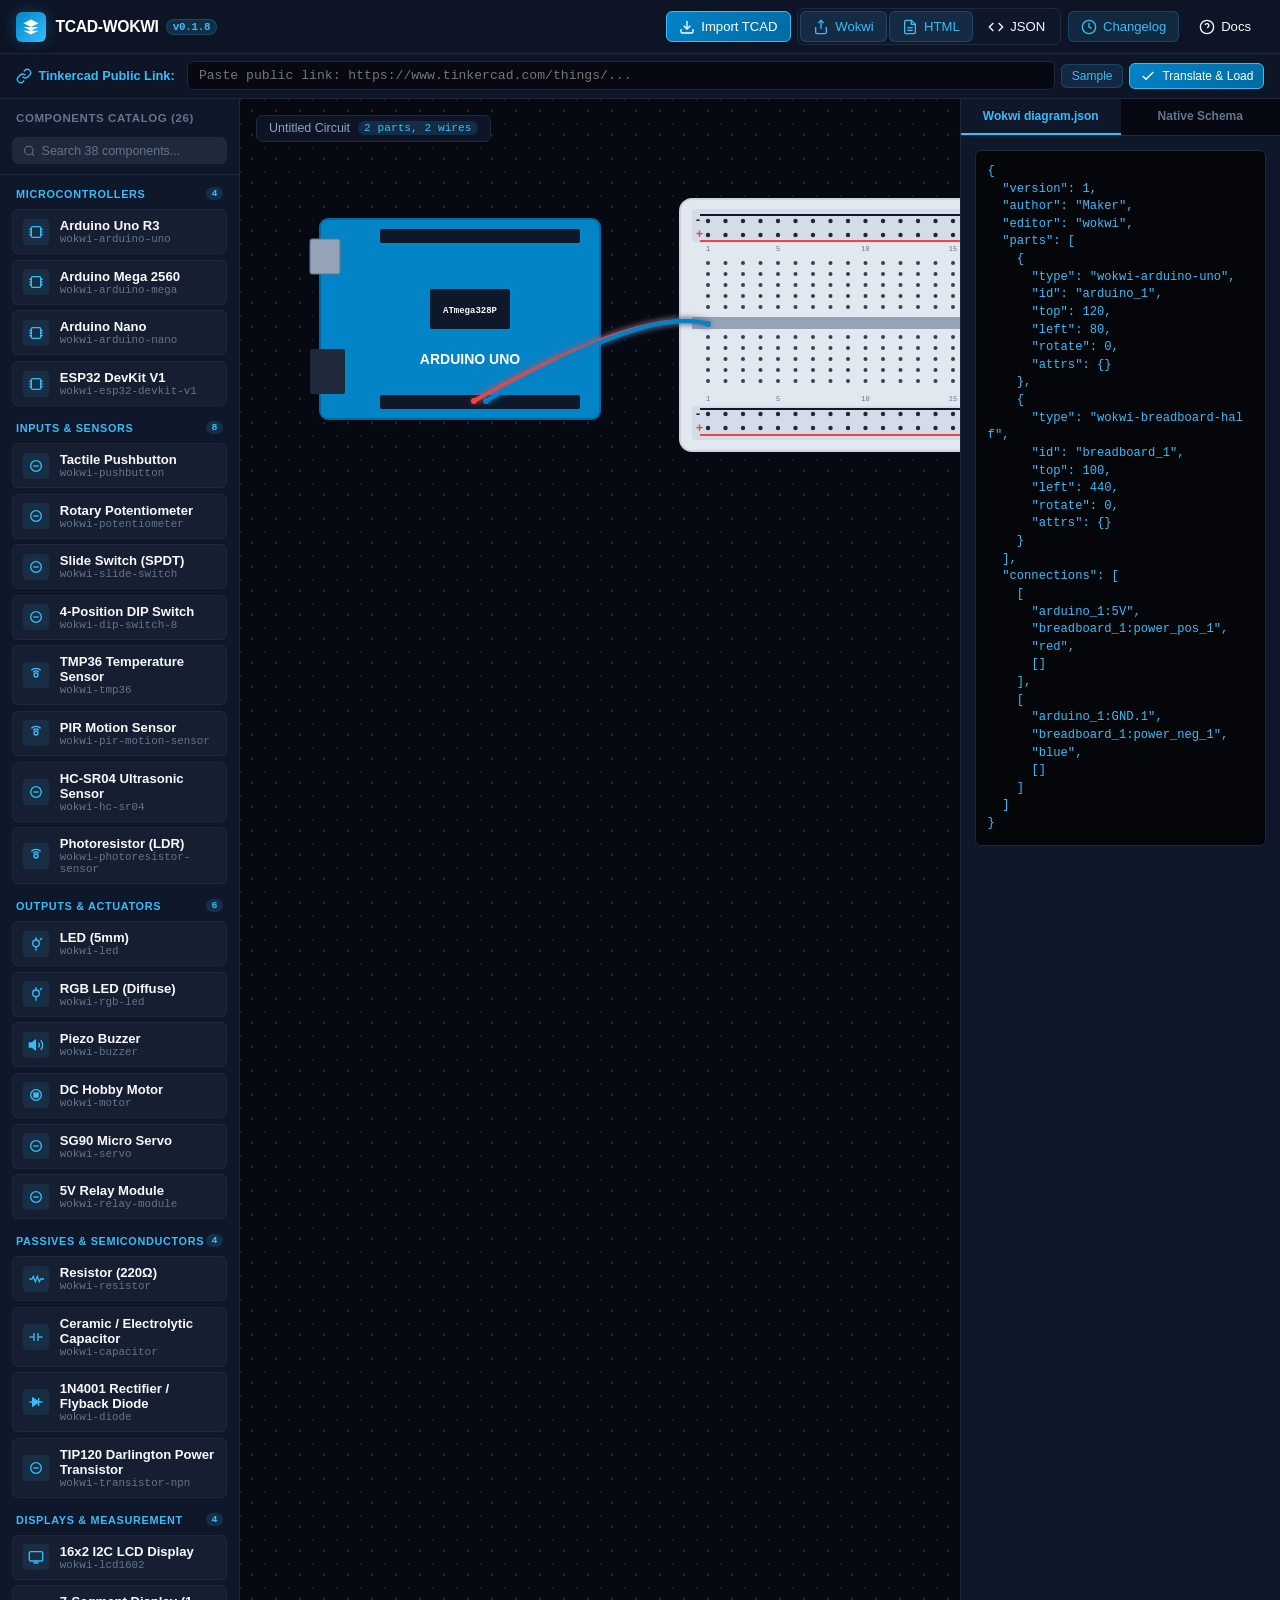
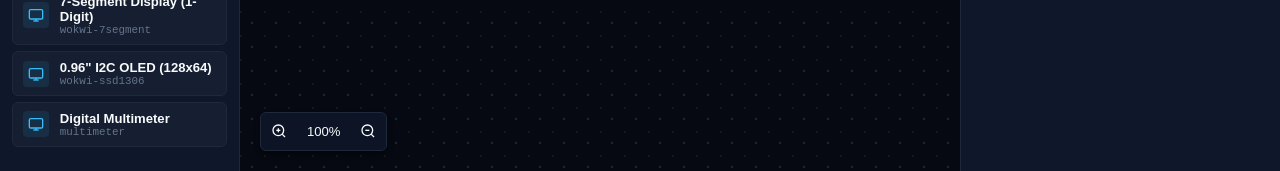
==== index.html @ 31a08942 "works but does not handle all design" ====
<!DOCTYPE html>
<html lang="en">
<head>
  <meta charset="UTF-8">
  <meta name="viewport" content="width=device-width, initial-scale=1.0">
  <meta name="description" content="TCAD-WOKWI-Translator: Open-source client-side visual breadboard circuit viewer, editor, and bidirectional Tinkercad to Wokwi translator.">
  <meta name="theme-color" content="#0284c7">
  <link rel="manifest" href="./manifest.json">
  <link rel="icon" type="image/svg+xml" href="data:image/svg+xml,<svg xmlns='http://www.w3.org/2000/svg' viewBox='0 0 100 100'><rect width='100' height='100' rx='20' fill='%230f172a'/><path d='M25 50h50M50 25v50' stroke='%2338bdf8' stroke-width='10' stroke-linecap='round'/><circle cx='50' cy='50' r='12' fill='%230284c7'/></svg>">
  <title>TCAD-WOKWI-Translator | Visual Circuit Editor & Translator</title>
  <link rel="stylesheet" href="./css/style.css?v=0.1.8">



</head>
<body>
  <!-- Header Bar -->
  <header class="app-header">
    <div class="header-left">
      <!-- Mobile Sidebar Toggle -->
      <button id="btn-toggle-sidebar" class="btn btn-icon-only mobile-toggle" title="Toggle Components Catalog">
        <svg viewBox="0 0 24 24" fill="none" stroke-width="2">
          <rect x="3" y="3" width="7" height="7"/>
          <rect x="14" y="3" width="7" height="7"/>
          <rect x="14" y="14" width="7" height="7"/>
          <rect x="3" y="14" width="7" height="7"/>
        </svg>
      </button>

      <div class="brand-section">
        <div class="brand-logo">
          <svg viewBox="0 0 24 24">
            <path d="M12 2L2 7l10 5 10-5-10-5zM2 17l10 5 10-5M2 12l10 5 10-5"/>
          </svg>
        </div>
        <h1 class="brand-title">
          <span class="brand-full-name">TCAD-WOKWI</span>
          <span class="brand-badge">v0.1.8</span>
        </h1>
      </div>
    </div>

    <!-- Actions & Toolbar -->
    <div class="toolbar-actions">
      <!-- Import Tinkercad Button -->
      <button id="btn-import-tcad" class="btn btn-primary" title="Import from Tinkercad Public Share Link or JSON">
        <svg viewBox="0 0 24 24" fill="none" stroke-width="2">
          <path d="M21 15v4a2 2 0 0 1-2 2H5a2 2 0 0 1-2-2v-4"/>
          <polyline points="7 10 12 15 17 10"/>
          <line x1="12" y1="15" x2="12" y2="3"/>
        </svg>
        <span class="btn-text">Import TCAD</span>
      </button>

      <div class="btn-group">
        <button id="btn-export-wokwi" class="btn btn-accent" title="Export Wokwi diagram.json">
          <svg viewBox="0 0 24 24" fill="none" stroke-width="2">
            <path d="M4 12v8a2 2 0 0 0 2 2h12a2 2 0 0 0 2-2v-8"/>
            <polyline points="16 6 12 2 8 6"/>
            <line x1="12" y1="2" x2="12" y2="15"/>
          </svg>
          <span class="btn-text">Wokwi</span>
        </button>

        <button id="btn-export-html" class="btn btn-accent" title="Export Standalone Universal HTML Viewer">
          <svg viewBox="0 0 24 24" fill="none" stroke-width="2">
            <path d="M14 2H6a2 2 0 0 0-2 2v16a2 2 0 0 0 2 2h12a2 2 0 0 0 2-2V8z"/>
            <polyline points="14 2 14 8 20 8"/>
            <line x1="16" y1="13" x2="8" y2="13"/>
            <line x1="16" y1="17" x2="8" y2="17"/>
          </svg>
          <span class="btn-text">HTML</span>
        </button>

        <button id="btn-export-json" class="btn" title="Download Raw Project JSON">
          <svg viewBox="0 0 24 24" fill="none" stroke-width="2">
            <polyline points="16 18 22 12 16 6"/>
            <polyline points="8 6 2 12 8 18"/>
          </svg>
          <span class="btn-text">JSON</span>
        </button>
      </div>

      <button id="btn-changelog" class="btn btn-accent" title="View Version History">
        <svg viewBox="0 0 24 24" fill="none" stroke-width="2">
          <circle cx="12" cy="12" r="10"/>
          <polyline points="12 6 12 12 16 14"/>
        </svg>
        <span class="btn-text">Changelog</span>
      </button>

      <a href="./doc/DOCUMENTATION.md" target="_blank" class="btn" title="Read Technical Documentation">
        <svg viewBox="0 0 24 24" fill="none" stroke-width="2">
          <circle cx="12" cy="12" r="10"/>
          <path d="M9.09 9a3 3 0 0 1 5.83 1c0 2-3 3-3 3M12 17h.01"/>
        </svg>
        <span class="btn-text">Docs</span>
      </a>

      <!-- Mobile Inspector Toggle -->
      <button id="btn-toggle-inspector" class="btn btn-icon-only mobile-toggle" title="Toggle Code Inspector">
        <svg viewBox="0 0 24 24" fill="none" stroke-width="2">
          <polyline points="16 18 22 12 16 6"/>
          <polyline points="8 6 2 12 8 18"/>
        </svg>
      </button>
    </div>
  </header>

  <!-- Persistent Quick Import Bar for Tinkercad Public Link -->
  <section class="quick-import-bar" aria-label="Tinkercad Link Importer">
    <div class="quick-import-inner">
      <div class="quick-import-label">
        <svg viewBox="0 0 24 24" width="16" height="16" fill="none" stroke="currentColor" stroke-width="2">
          <path d="M10 13a5 5 0 0 0 7.54.54l3-3a5 5 0 0 0-7.07-7.07l-1.72 1.71"/>
          <path d="M14 11a5 5 0 0 0-7.54-.54l-3 3a5 5 0 0 0 7.07 7.07l1.71-1.71"/>
        </svg>
        <span class="import-label-text">Tinkercad Public Link:</span>
      </div>
      <div class="quick-import-input-wrapper">
        <input 
          type="url" 
          id="quick-tcad-url-input" 
          class="quick-import-input" 
          placeholder="Paste public link: https://www.tinkercad.com/things/..."
          aria-label="Tinkercad Public Share Link"
        />
        <button id="btn-quick-sample-url" class="btn btn-sm btn-accent" type="button" title="Load example Tinkercad link">
          Sample
        </button>
        <button id="btn-quick-import-submit" class="btn btn-sm btn-primary" type="button" title="Import and translate circuit into JSON/Wokwi">
          <svg viewBox="0 0 24 24" fill="none" stroke-width="2">
            <polyline points="20 6 9 17 4 12"/>
          </svg>
          <span class="btn-text">Translate & Load</span>
        </button>
      </div>
    </div>
  </section>

  <!-- Mobile Drawer Backdrop -->
  <div id="drawer-backdrop" class="drawer-backdrop"></div>

  <!-- Main Container -->
  <div class="app-container">
    <!-- Component Sidebar (Drawer on mobile) -->
    <aside id="sidebar-palette" class="sidebar-palette">
      <div class="sidebar-header">
        <div class="sidebar-title">Components Catalog (<span id="palette-count">38</span>)</div>
        <button class="btn btn-icon-only close-drawer-btn" data-close-drawer="sidebar" title="Close">
          <svg viewBox="0 0 24 24" fill="none" stroke-width="2">
            <line x1="18" y1="6" x2="6" y2="18"/>
            <line x1="6" y1="6" x2="18" y2="18"/>
          </svg>
        </button>
      </div>
      <div class="sidebar-search-wrapper">
        <div class="search-input-box">
          <svg viewBox="0 0 24 24" width="14" height="14" fill="none" stroke="currentColor" stroke-width="2">
            <circle cx="11" cy="11" r="8"/>
            <line x1="21" y1="21" x2="16.65" y2="16.65"/>
          </svg>
          <input 
            type="text" 
            id="component-search-input" 
            class="sidebar-search-input" 
            placeholder="Search 38 components..." 
            aria-label="Search components"
          />
        </div>
      </div>
      <div id="component-list" class="component-list">
        <!-- Dynamically rendered by UI.initComponentPalette() -->
      </div>
    </aside>

    <!-- Visual Breadboard Canvas Workspace -->
    <main class="canvas-viewport" id="canvas-container">
      <svg id="circuit-canvas" class="canvas-svg"></svg>

      <!-- Active Circuit Info Banner -->
      <div id="circuit-banner" class="circuit-banner">
        <span id="circuit-banner-title">Untitled Circuit</span>
        <span id="circuit-banner-stats" class="circuit-banner-badge">2 components</span>
      </div>

      <!-- Floating Canvas Navigation Controls -->
      <div class="viewport-controls">
        <button id="btn-zoom-in" class="btn btn-icon-only" title="Zoom In">
          <svg viewBox="0 0 24 24" fill="none" stroke-width="2">
            <circle cx="11" cy="11" r="8"/>
            <line x1="21" y1="21" x2="16.65" y2="16.65"/>
            <line x1="11" y1="8" x2="11" y2="14"/>
            <line x1="8" y1="11" x2="14" y2="11"/>
          </svg>
        </button>
        <button id="btn-zoom-reset" class="btn btn-icon-only" title="Reset Zoom">
          100%
        </button>
        <button id="btn-zoom-out" class="btn btn-icon-only" title="Zoom Out">
          <svg viewBox="0 0 24 24" fill="none" stroke-width="2">
            <circle cx="11" cy="11" r="8"/>
            <line x1="21" y1="21" x2="16.65" y2="16.65"/>
            <line x1="8" y1="11" x2="14" y2="11"/>
          </svg>
        </button>
      </div>
    </main>

    <!-- Side Inspector & Live Translation Preview (Drawer on mobile) -->
    <aside id="inspector-panel" class="inspector-panel">
      <div class="inspector-header">
        <div class="inspector-tabs">
          <button id="tab-wokwi" class="tab-btn active">Wokwi diagram.json</button>
          <button id="tab-native" class="tab-btn">Native Schema</button>
        </div>
        <button class="btn btn-icon-only close-drawer-btn" data-close-drawer="inspector" title="Close">
          <svg viewBox="0 0 24 24" fill="none" stroke-width="2">
            <line x1="18" y1="6" x2="6" y2="18"/>
            <line x1="6" y1="6" x2="18" y2="18"/>
          </svg>
        </button>
      </div>
      <div class="inspector-content">
        <pre id="code-output" class="code-preview">Generating schema preview...</pre>
      </div>
    </aside>
  </div>

  <!-- TinkerCAD Import Modal -->
  <div id="modal-import-tcad" class="modal-overlay" role="dialog" aria-modal="true" aria-labelledby="modal-import-tcad-title">
    <div class="modal-container">
      <div class="modal-header">
        <h2 id="modal-import-tcad-title" class="modal-title">Import from Autodesk Tinkercad</h2>
        <button class="btn btn-icon-only" data-close-modal title="Close dialog">
          <svg viewBox="0 0 24 24" fill="none" stroke-width="2">
            <line x1="18" y1="6" x2="6" y2="18"/>
            <line x1="6" y1="6" x2="18" y2="18"/>
          </svg>
        </button>
      </div>
      <div class="modal-body">
        <p class="modal-subtitle">Paste a public Tinkercad circuit share link or raw JSON payload below to translate it into the workspace.</p>
        
        <div class="form-group">
          <label for="tcad-url-input" class="form-label">Tinkercad Public Share Link:</label>
          <div class="input-with-action">
            <input type="url" id="tcad-url-input" class="form-input" placeholder="https://www.tinkercad.com/things/7L66saKKSJ4-dld-lab-assignment?sharecode=...">
            <button id="btn-load-sample-url" class="btn btn-accent btn-sm" type="button" title="Load example assignment link">
              Sample
            </button>
          </div>
          <span class="form-hint">Example: <code>https://www.tinkercad.com/things/7L66saKKSJ4-dld-lab-assignment?sharecode=uN3hDiqfdmBo2YvKn9dDltuocGkzMfPV7UJnA_uWMdk</code></span>
        </div>

        <details class="advanced-details">
          <summary class="details-summary">Or paste raw circuit JSON payload</summary>
          <div class="form-group" style="margin-top: 0.75rem;">
            <textarea id="tcad-json-input" class="form-textarea" rows="4" placeholder='{"components": [...], "connections": [...]}'></textarea>
          </div>
        </details>

        <div id="tcad-import-status" class="import-status"></div>
      </div>
      <div class="modal-footer">
        <button class="btn" data-close-modal>Cancel</button>
        <button id="btn-submit-tcad-import" class="btn btn-primary">
          <svg viewBox="0 0 24 24" fill="none" stroke-width="2">
            <polyline points="20 6 9 17 4 12"/>
          </svg>
          Import & Translate
        </button>
      </div>
    </div>
  </div>

  <!-- Changelog Modal (powered by doc/versions.md) -->
  <div id="modal-changelog" class="modal-overlay" role="dialog" aria-modal="true" aria-labelledby="modal-changelog-title">
    <div class="modal-container">
      <div class="modal-header">
        <h2 id="modal-changelog-title" class="modal-title">Release Changelog & Version History</h2>
        <button class="btn btn-icon-only" data-close-modal title="Close dialog">
          <svg viewBox="0 0 24 24" fill="none" stroke-width="2">
            <line x1="18" y1="6" x2="6" y2="18"/>
            <line x1="6" y1="6" x2="18" y2="18"/>
          </svg>
        </button>
      </div>
      <div id="changelog-body" class="modal-body">
        <!-- Injected dynamically from doc/versions.md -->
      </div>
      <div class="modal-footer">
        <button class="btn btn-primary" data-close-modal>Close</button>
      </div>
    </div>
  </div>

  <!-- Toast Container -->
  <div id="toast-container" class="toast-container"></div>

  <script type="module" src="./js/app.js?v=0.1.8"></script>
</body>
</html>
---- css/style.css ----
/* ==========================================================================
   TCAD-WOKWI-Translator - Stylesheet
   Aesthetic: Dark & Sky-Blue High-Contrast Glassmorphic Workspace
   ========================================================================== */

:root {
  --bg-base: #060911;
  --bg-surface: #0f172a;
  --bg-surface-elevated: #1e293b;
  --bg-surface-glass: rgba(15, 23, 42, 0.85);
  
  --border-subtle: #1e293b;
  --border-focus: #38bdf8;
  --border-glass: rgba(56, 189, 248, 0.2);

  --text-primary: #f8fafc;
  --text-secondary: #94a3b8;
  --text-muted: #64748b;

  --accent-sky: #38bdf8;
  --accent-sky-hover: #7dd3fc;
  --accent-blue: #0284c7;
  --accent-cyan: #06b6d4;
  --accent-green: #10b981;
  --accent-amber: #f59e0b;
  --accent-rose: #f43f5e;

  --font-sans: -apple-system, BlinkMacSystemFont, "Segoe UI", Roboto, "Helvetica Neue", Arial, sans-serif;
  --font-mono: ui-monospace, SFMono-Regular, Menlo, Monaco, Consolas, "Liberation Mono", monospace;

  --shadow-sm: 0 1px 2px 0 rgba(0, 0, 0, 0.3);
  --shadow-md: 0 4px 6px -1px rgba(0, 0, 0, 0.4), 0 2px 4px -2px rgba(0, 0, 0, 0.3);
  --shadow-lg: 0 10px 15px -3px rgba(0, 0, 0, 0.5), 0 4px 6px -4px rgba(0, 0, 0, 0.4);
  --shadow-glow: 0 0 15px rgba(56, 189, 248, 0.25);

  --header-height: 54px;
  --sidebar-width: 240px;
  --inspector-width: 320px;
  --radius-sm: 6px;
  --radius-md: 10px;
  --radius-lg: 14px;
  --transition-fast: 0.15s ease;
  --transition-normal: 0.25s ease;
}

*, *::before, *::after {
  box-sizing: border-box;
  margin: 0;
  padding: 0;
}

body {
  font-family: var(--font-sans);
  background-color: var(--bg-base);
  color: var(--text-primary);
  min-height: 100vh;
  overflow: hidden;
  display: flex;
  flex-direction: column;
  -webkit-font-smoothing: antialiased;
}

/* ==========================================================================
   Header & Toolbar
   ========================================================================== */
.app-header {
  height: var(--header-height);
  background: var(--bg-surface-glass);
  backdrop-filter: blur(12px);
  border-bottom: 1px solid var(--border-subtle);
  display: flex;
  align-items: center;
  justify-content: space-between;
  padding: 0 1rem;
  z-index: 50;
  gap: 0.5rem;
}

.header-left {
  display: flex;
  align-items: center;
  gap: 0.6rem;
}

.brand-section {
  display: flex;
  align-items: center;
  gap: 0.6rem;
}

.brand-logo {
  width: 30px;
  height: 30px;
  border-radius: var(--radius-sm);
  background: linear-gradient(135deg, var(--accent-blue), var(--accent-sky));
  display: flex;
  align-items: center;
  justify-content: center;
  box-shadow: var(--shadow-glow);
  flex-shrink: 0;
}

.brand-logo svg {
  width: 18px;
  height: 18px;
  fill: #ffffff;
}

.brand-title {
  font-size: 0.98rem;
  font-weight: 700;
  letter-spacing: -0.02em;
  color: #ffffff;
  display: flex;
  align-items: center;
  gap: 0.45rem;
  white-space: nowrap;
}

.brand-badge {
  font-size: 0.68rem;
  font-weight: 600;
  background: rgba(56, 189, 248, 0.15);
  color: var(--accent-sky);
  border: 1px solid var(--border-glass);
  padding: 1px 6px;
  border-radius: 9999px;
  font-family: var(--font-mono);
}

.toolbar-actions {
  display: flex;
  align-items: center;
  gap: 0.4rem;
  overflow-x: auto;
  scrollbar-width: none;
}

.toolbar-actions::-webkit-scrollbar {
  display: none;
}

.btn-group {
  display: inline-flex;
  background: var(--bg-surface);
  border: 1px solid var(--border-subtle);
  border-radius: var(--radius-sm);
  padding: 2px;
  gap: 2px;
}

.btn {
  display: inline-flex;
  align-items: center;
  justify-content: center;
  gap: 0.4rem;
  font-family: var(--font-sans);
  font-size: 0.82rem;
  font-weight: 500;
  padding: 0.4rem 0.75rem;
  border-radius: var(--radius-sm);
  border: 1px solid transparent;
  background: transparent;
  color: var(--text-primary);
  cursor: pointer;
  transition: all var(--transition-fast);
  white-space: nowrap;
  text-decoration: none;
}

.btn svg {
  width: 16px;
  height: 16px;
  stroke: currentColor;
  flex-shrink: 0;
}

.btn:hover {
  background: var(--bg-surface-elevated);
  color: #ffffff;
}

.btn-primary {
  background: linear-gradient(135deg, var(--accent-blue), #0369a1);
  color: #ffffff;
  border: 1px solid var(--accent-sky);
  box-shadow: var(--shadow-sm);
}

.btn-primary:hover {
  background: linear-gradient(135deg, var(--accent-sky), var(--accent-blue));
  box-shadow: var(--shadow-glow);
}

.btn-accent {
  background: rgba(56, 189, 248, 0.12);
  color: var(--accent-sky);
  border: 1px solid var(--border-glass);
}

.btn-accent:hover {
  background: rgba(56, 189, 248, 0.22);
  color: #ffffff;
}

.btn-icon-only {
  padding: 0.4rem;
}

.btn-sm {
  padding: 0.25rem 0.6rem;
  font-size: 0.75rem;
}

/* ==========================================================================
   Quick Import Bar (Always-visible Tinkercad link input)
   ========================================================================== */
.quick-import-bar {
  background: rgba(15, 23, 42, 0.95);
  backdrop-filter: blur(8px);
  border-bottom: 1px solid var(--border-subtle);
  padding: 0.45rem 1rem;
  z-index: 40;
}

.quick-import-inner {
  display: flex;
  align-items: center;
  gap: 0.75rem;
  max-width: 100%;
}

.quick-import-label {
  display: flex;
  align-items: center;
  gap: 0.4rem;
  font-size: 0.8rem;
  font-weight: 600;
  color: var(--accent-sky);
  white-space: nowrap;
  flex-shrink: 0;
}

.quick-import-input-wrapper {
  display: flex;
  align-items: center;
  gap: 0.4rem;
  flex: 1;
}

.quick-import-input {
  flex: 1;
  background: var(--bg-base);
  border: 1px solid var(--border-subtle);
  border-radius: var(--radius-sm);
  padding: 0.38rem 0.7rem;
  color: var(--text-primary);
  font-size: 0.82rem;
  font-family: var(--font-mono);
  transition: border-color var(--transition-fast), box-shadow var(--transition-fast);
}

.quick-import-input:focus {
  outline: none;
  border-color: var(--accent-sky);
  box-shadow: 0 0 0 2px rgba(56, 189, 248, 0.25);
}

/* ==========================================================================
   Main Application Layout
   ========================================================================== */
.app-container {
  display: flex;
  flex: 1;
  min-height: 0;
  position: relative;
  overflow: hidden;
}

/* Sidebar Component Palette */
.sidebar-palette {
  width: var(--sidebar-width);
  background: var(--bg-surface);
  border-right: 1px solid var(--border-subtle);
  display: flex;
  flex-direction: column;
  overflow-y: auto;
  z-index: 20;
  transition: transform var(--transition-normal);
}

.sidebar-header {
  display: flex;
  align-items: center;
  justify-content: space-between;
  padding: 0.85rem 1rem 0.4rem 1rem;
}

.sidebar-title {
  font-size: 0.72rem;
  text-transform: uppercase;
  letter-spacing: 0.05em;
  font-weight: 700;
  color: var(--text-muted);
}

.sidebar-search-wrapper {
  padding: 0.4rem 0.75rem 0.6rem 0.75rem;
  border-bottom: 1px solid var(--border-subtle);
}

.search-input-box {
  display: flex;
  align-items: center;
  gap: 0.4rem;
  background: var(--bg-surface-elevated);
  border: 1px solid var(--border-subtle);
  border-radius: var(--radius-sm);
  padding: 0.35rem 0.6rem;
  color: var(--text-muted);
  transition: border-color var(--transition-fast);
}

.search-input-box:focus-within {
  border-color: var(--accent-sky);
  color: var(--accent-sky);
}

.sidebar-search-input {
  background: transparent;
  border: none;
  color: var(--text-primary);
  font-size: 0.78rem;
  width: 100%;
  outline: none;
}

.sidebar-search-input::placeholder {
  color: var(--text-muted);
}

.component-list {
  display: flex;
  flex-direction: column;
  gap: 0.75rem;
  padding: 0.6rem 0.75rem 1.5rem 0.75rem;
}

.palette-category-group {
  display: flex;
  flex-direction: column;
  gap: 0.35rem;
}

.palette-category-title {
  font-size: 0.68rem;
  font-weight: 700;
  text-transform: uppercase;
  letter-spacing: 0.06em;
  color: var(--accent-sky);
  padding: 0.2rem 0.25rem;
  display: flex;
  align-items: center;
  justify-content: space-between;
}

.palette-category-count {
  font-size: 0.62rem;
  background: rgba(56, 189, 248, 0.15);
  color: var(--accent-sky);
  padding: 1px 5px;
  border-radius: 9999px;
  font-family: var(--font-mono);
}

.component-card {
  display: flex;
  align-items: center;
  gap: 0.65rem;
  padding: 0.5rem 0.65rem;
  background: rgba(30, 41, 59, 0.45);
  border: 1px solid var(--border-subtle);
  border-radius: var(--radius-sm);
  cursor: pointer;
  transition: all var(--transition-fast);
  user-select: none;
}

.component-card:hover {
  background: var(--bg-surface-elevated);
  border-color: var(--accent-sky);
  transform: translateY(-1px);
  box-shadow: var(--shadow-sm);
}

.component-icon {
  width: 26px;
  height: 26px;
  border-radius: 4px;
  background: rgba(56, 189, 248, 0.1);
  display: flex;
  align-items: center;
  justify-content: center;
  color: var(--accent-sky);
  flex-shrink: 0;
}

.component-details {
  display: flex;
  flex-direction: column;
}

.component-name {
  font-size: 0.82rem;
  font-weight: 600;
  color: var(--text-primary);
}

.component-type {
  font-size: 0.68rem;
  color: var(--text-muted);
  font-family: var(--font-mono);
}

/* Main Canvas Workspace */
.canvas-viewport {
  flex: 1;
  position: relative;
  background-color: var(--bg-base);
  background-image: 
    radial-gradient(circle at 1px 1px, rgba(255, 255, 255, 0.06) 1px, transparent 0);
  background-size: 24px 24px;
  overflow: hidden;
  display: flex;
  align-items: center;
  justify-content: center;
}

.canvas-svg {
  width: 100%;
  height: 100%;
  cursor: default;
  user-select: none;
}

.canvas-svg.is-panning {
  cursor: grabbing !important;
}

.canvas-component {
  cursor: grab;
  transition: filter var(--transition-fast);
  user-select: none;
}

.canvas-component:hover {
  filter: drop-shadow(0 0 8px rgba(56, 189, 248, 0.7));
}

.canvas-component.is-dragging {
  cursor: grabbing !important;
  filter: drop-shadow(0 0 16px rgba(56, 189, 248, 0.95)) brightness(1.08);
  opacity: 0.95;
}

.canvas-component.is-selected {
  filter: drop-shadow(0 0 10px rgba(14, 165, 233, 0.85));
}

/* Active Circuit Info Banner */
.circuit-banner {
  position: absolute;
  top: 1rem;
  left: 1rem;
  display: flex;
  align-items: center;
  gap: 0.5rem;
  background: var(--bg-surface-glass);
  backdrop-filter: blur(8px);
  border: 1px solid var(--border-subtle);
  border-radius: var(--radius-sm);
  padding: 0.35rem 0.75rem;
  box-shadow: var(--shadow-sm);
  z-index: 10;
  font-size: 0.78rem;
  color: var(--text-secondary);
}

.circuit-banner-badge {
  font-size: 0.7rem;
  background: rgba(56, 189, 248, 0.15);
  color: var(--accent-sky);
  padding: 1px 6px;
  border-radius: 9999px;
  font-family: var(--font-mono);
}

/* Floating Viewport Controls */
.viewport-controls {
  position: absolute;
  bottom: 1.25rem;
  left: 1.25rem;
  display: flex;
  gap: 0.3rem;
  background: var(--bg-surface-glass);
  backdrop-filter: blur(8px);
  border: 1px solid var(--border-subtle);
  border-radius: var(--radius-sm);
  padding: 3px;
  box-shadow: var(--shadow-md);
  z-index: 30;
}

/* Side Inspector & Translation Pane */
.inspector-panel {
  width: var(--inspector-width);
  background: var(--bg-surface);
  border-left: 1px solid var(--border-subtle);
  display: flex;
  flex-direction: column;
  z-index: 20;
  transition: transform var(--transition-normal);
}

.inspector-header {
  display: flex;
  align-items: center;
  justify-content: space-between;
  border-bottom: 1px solid var(--border-subtle);
  background: var(--bg-base);
}

.inspector-tabs {
  display: flex;
  flex: 1;
}

.tab-btn {
  flex: 1;
  padding: 0.65rem 0.5rem;
  font-size: 0.75rem;
  font-weight: 600;
  background: transparent;
  border: none;
  color: var(--text-muted);
  cursor: pointer;
  border-bottom: 2px solid transparent;
  transition: all var(--transition-fast);
}

.tab-btn.active {
  color: var(--accent-sky);
  border-bottom-color: var(--accent-sky);
  background: var(--bg-surface);
}

.inspector-content {
  flex: 1;
  overflow-y: auto;
  padding: 0.85rem;
}

.code-preview {
  font-family: var(--font-mono);
  font-size: 0.76rem;
  line-height: 1.45;
  background: #04060a;
  border: 1px solid var(--border-subtle);
  border-radius: var(--radius-sm);
  padding: 0.75rem;
  color: #38bdf8;
  white-space: pre-wrap;
  word-break: break-all;
  max-height: 100%;
  overflow-y: auto;
}

/* ==========================================================================
   Modals & Form Inputs
   ========================================================================== */
.modal-overlay {
  position: fixed;
  inset: 0;
  background: rgba(0, 0, 0, 0.78);
  backdrop-filter: blur(6px);
  display: flex;
  align-items: center;
  justify-content: center;
  padding: 1rem;
  z-index: 100;
  opacity: 0;
  pointer-events: none;
  transition: opacity var(--transition-normal);
}

.modal-overlay.open {
  opacity: 1;
  pointer-events: auto;
}

.modal-container {
  background: var(--bg-surface);
  border: 1px solid var(--border-subtle);
  border-radius: var(--radius-lg);
  box-shadow: var(--shadow-lg);
  width: 100%;
  max-width: 620px;
  max-height: 85vh;
  display: flex;
  flex-direction: column;
  overflow: hidden;
  transform: scale(0.96);
  transition: transform var(--transition-normal);
}

.modal-overlay.open .modal-container {
  transform: scale(1);
}

.modal-header {
  padding: 1.1rem 1.25rem;
  border-bottom: 1px solid var(--border-subtle);
  display: flex;
  align-items: center;
  justify-content: space-between;
}

.modal-title {
  font-size: 1.05rem;
  font-weight: 700;
  color: #ffffff;
}

.modal-body {
  padding: 1.25rem;
  overflow-y: auto;
  line-height: 1.55;
  font-size: 0.88rem;
}

.modal-subtitle {
  color: var(--text-secondary);
  font-size: 0.84rem;
  margin-bottom: 1rem;
}

.modal-footer {
  padding: 0.85rem 1.25rem;
  border-top: 1px solid var(--border-subtle);
  display: flex;
  justify-content: flex-end;
  gap: 0.6rem;
  background: rgba(15, 23, 42, 0.5);
}

.form-group {
  display: flex;
  flex-direction: column;
  gap: 0.4rem;
  margin-bottom: 1rem;
}

.form-label {
  font-size: 0.8rem;
  font-weight: 600;
  color: var(--text-primary);
}

.input-with-action {
  display: flex;
  gap: 0.4rem;
}

.form-input, .form-textarea {
  flex: 1;
  background: var(--bg-base);
  border: 1px solid var(--border-subtle);
  border-radius: var(--radius-sm);
  padding: 0.55rem 0.75rem;
  color: var(--text-primary);
  font-family: var(--font-sans);
  font-size: 0.84rem;
  transition: border-color var(--transition-fast);
}

.form-textarea {
  font-family: var(--font-mono);
  font-size: 0.78rem;
  resize: vertical;
}

.form-input:focus, .form-textarea:focus {
  outline: none;
  border-color: var(--border-focus);
  box-shadow: 0 0 0 1px var(--border-focus);
}

.form-hint {
  font-size: 0.72rem;
  color: var(--text-muted);
  line-height: 1.4;
  word-break: break-all;
}

.form-hint code {
  color: var(--accent-sky);
  font-family: var(--font-mono);
}

.advanced-details {
  border: 1px dashed var(--border-subtle);
  border-radius: var(--radius-sm);
  padding: 0.6rem 0.75rem;
  margin-top: 0.5rem;
}

.details-summary {
  font-size: 0.8rem;
  color: var(--accent-sky);
  cursor: pointer;
  user-select: none;
}

.import-status {
  margin-top: 0.75rem;
  font-size: 0.82rem;
  min-height: 1.2rem;
}

.import-status.error {
  color: var(--accent-rose);
}

.import-status.success {
  color: var(--accent-green);
}

/* Changelog content styles */
.changelog-content h1, .changelog-content h2, .changelog-content h3 {
  margin-top: 1.15rem;
  margin-bottom: 0.45rem;
  color: var(--accent-sky);
}

.changelog-content h1:first-child, .changelog-content h2:first-child {
  margin-top: 0;
}

.changelog-content ul {
  padding-left: 1.35rem;
  margin-bottom: 0.85rem;
}

.changelog-content li {
  margin-bottom: 0.3rem;
  color: var(--text-secondary);
}

.changelog-content code {
  font-family: var(--font-mono);
  font-size: 0.84em;
  background: rgba(56, 189, 248, 0.1);
  color: var(--accent-sky);
  padding: 2px 4px;
  border-radius: 4px;
}

/* ==========================================================================
   Toast Notifications
   ========================================================================== */
.toast-container {
  position: fixed;
  bottom: 1.5rem;
  right: 1.5rem;
  display: flex;
  flex-direction: column;
  gap: 0.5rem;
  z-index: 200;
  pointer-events: none;
}

.toast {
  background: var(--bg-surface-elevated);
  border: 1px solid var(--accent-sky);
  box-shadow: var(--shadow-lg), var(--shadow-glow);
  color: #ffffff;
  padding: 0.65rem 1rem;
  border-radius: var(--radius-sm);
  font-size: 0.84rem;
  display: flex;
  align-items: center;
  gap: 0.6rem;
  animation: toast-in 0.25s ease-out;
  pointer-events: auto;
}

.toast.success {
  border-color: var(--accent-green);
}

.toast.error {
  border-color: var(--accent-rose);
}

@keyframes toast-in {
  from {
    opacity: 0;
    transform: translateY(12px);
  }
  to {
    opacity: 1;
    transform: translateY(0);
  }
}

/* ==========================================================================
   Mobile Responsive Rules (Small Screen Layouts)
   ========================================================================== */
.mobile-toggle,
.close-drawer-btn,
.drawer-backdrop {
  display: none;
}

@media (max-width: 768px) {
  :root {
    --header-height: 48px;
  }

  /* Hide button text on mobile; show only icons */
  .btn-text {
    display: none !important;
  }

  .btn {
    padding: 0.38rem 0.52rem;
  }

  .btn-group {
    padding: 1px;
    gap: 1px;
  }

  /* Enable mobile drawer toggle buttons */
  .mobile-toggle {
    display: inline-flex !important;
  }

  .close-drawer-btn {
    display: inline-flex !important;
  }

  .drawer-backdrop {
    display: block;
    position: fixed;
    inset: 0;
    background: rgba(0, 0, 0, 0.65);
    backdrop-filter: blur(4px);
    z-index: 110;
    opacity: 0;
    pointer-events: none;
    transition: opacity var(--transition-normal);
  }

  .drawer-backdrop.active {
    opacity: 1;
    pointer-events: auto;
  }

  /* Transform Sidebar Palette into an overlay Drawer */
  .sidebar-palette {
    position: fixed;
    top: 0;
    left: 0;
    bottom: 0;
    width: 270px;
    z-index: 120;
    transform: translateX(-100%);
    box-shadow: var(--shadow-lg);
    background: var(--bg-surface);
  }

  .sidebar-palette.open {
    transform: translateX(0);
  }

  /* Transform Inspector Panel into an overlay Drawer */
  .inspector-panel {
    position: fixed;
    top: 0;
    right: 0;
    bottom: 0;
    width: min(340px, 88vw);
    z-index: 120;
    transform: translateX(100%);
    box-shadow: var(--shadow-lg);
    background: var(--bg-surface);
  }

  .inspector-panel.open {
    transform: translateX(0);
  }

  /* Floating controls position */
  .viewport-controls {
    bottom: 0.85rem;
    left: 0.85rem;
  }

  .circuit-banner {
    top: 0.65rem;
    left: 0.65rem;
    max-width: 75vw;
    font-size: 0.72rem;
  }

  .toast-container {
    bottom: 0.85rem;
    right: 0.85rem;
    left: 0.85rem;
  }

  .modal-container {
    max-width: 95vw;
  }
}

@media (max-width: 480px) {
  .brand-full-name {
    display: none;
  }

  .app-header {
    padding: 0 0.5rem;
  }

  .toolbar-actions {
    gap: 0.25rem;
  }

  .modal-header, .modal-body, .modal-footer {
    padding: 0.85rem 1rem;
  }
}
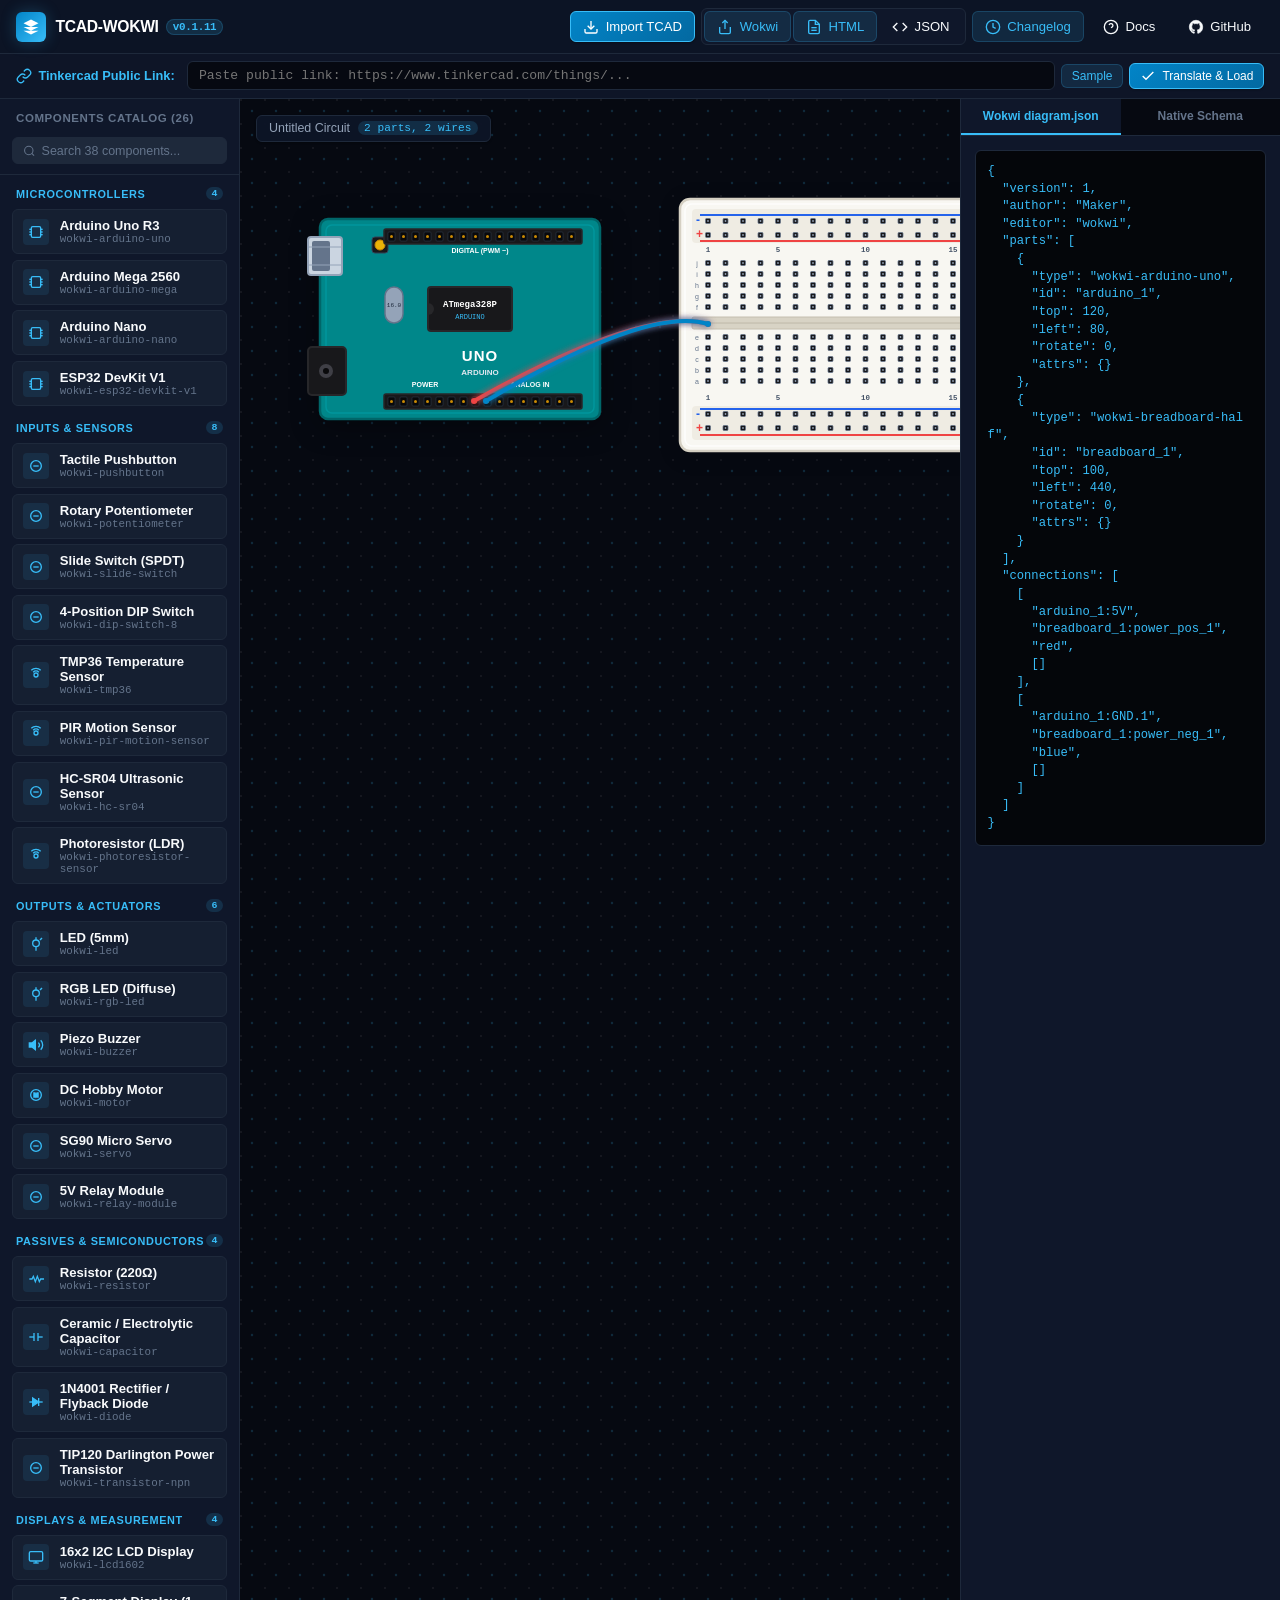
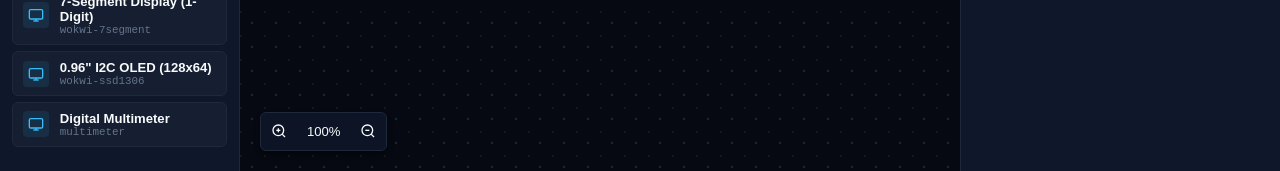
==== commit f956695f: "mobile responsive design" ====
--- a/index.html
+++ b/index.html
@@ -8,7 +8,7 @@
   <link rel="manifest" href="./manifest.json">
   <link rel="icon" type="image/svg+xml" href="data:image/svg+xml,<svg xmlns='http://www.w3.org/2000/svg' viewBox='0 0 100 100'><rect width='100' height='100' rx='20' fill='%230f172a'/><path d='M25 50h50M50 25v50' stroke='%2338bdf8' stroke-width='10' stroke-linecap='round'/><circle cx='50' cy='50' r='12' fill='%230284c7'/></svg>">
   <title>TCAD-WOKWI-Translator | Visual Circuit Editor & Translator</title>
-  <link rel="stylesheet" href="./css/style.css?v=0.1.8">
+  <link rel="stylesheet" href="./css/style.css?v=0.1.11">
 
 
 
@@ -35,7 +35,7 @@
         </div>
         <h1 class="brand-title">
           <span class="brand-full-name">TCAD-WOKWI</span>
-          <span class="brand-badge">v0.1.8</span>
+          <span class="brand-badge">v0.1.11</span>
         </h1>
       </div>
     </div>
@@ -95,6 +95,13 @@
           <path d="M9.09 9a3 3 0 0 1 5.83 1c0 2-3 3-3 3M12 17h.01"/>
         </svg>
         <span class="btn-text">Docs</span>
+      </a>
+
+      <a href="https://github.com/b1tranger/TCAD-WOKWI-Translator" target="_blank" rel="noopener noreferrer" class="btn" title="View Source on GitHub">
+        <svg viewBox="0 0 24 24" fill="currentColor">
+          <path d="M12 2C6.477 2 2 6.484 2 12.017c0 4.425 2.865 8.18 6.839 9.504.5.092.682-.217.682-.483 0-.237-.008-.868-.013-1.703-2.782.605-3.369-1.343-3.369-1.343-.454-1.158-1.11-1.466-1.11-1.466-.908-.62.069-.608.069-.608 1.003.07 1.53 1.032 1.53 1.032.892 1.53 2.341 1.088 2.91.832.092-.647.35-1.088.636-1.338-2.22-.253-4.555-1.113-4.555-4.951 0-1.093.39-1.988 1.029-2.688-.103-.253-.446-1.272.098-2.65 0 0 .84-.27 2.75 1.026A9.564 9.564 0 0 1 12 6.844c.85.004 1.705.115 2.504.337 1.909-1.296 2.747-1.027 2.747-1.027.546 1.379.202 2.398.1 2.651.64.7 1.028 1.595 1.028 2.688 0 3.848-2.339 4.695-4.566 4.943.359.309.678.92.678 1.855 0 1.338-.012 2.419-.012 2.747 0 .268.18.58.688.482A10.019 10.019 0 0 0 22 12.017C22 6.484 17.522 2 12 2z"/>
+        </svg>
+        <span class="btn-text">GitHub</span>
       </a>
 
       <!-- Mobile Inspector Toggle -->
@@ -274,6 +281,82 @@
     </div>
   </div>
 
+  <!-- Wokwi Export Modal -->
+  <div id="modal-export-wokwi" class="modal-overlay" role="dialog" aria-modal="true" aria-labelledby="modal-export-wokwi-title">
+    <div class="modal-container modal-lg">
+      <div class="modal-header">
+        <div class="modal-title-wrap">
+          <svg viewBox="0 0 24 24" width="20" height="20" fill="none" stroke="currentColor" stroke-width="2">
+            <path d="M4 12v8a2 2 0 0 0 2 2h12a2 2 0 0 0 2-2v-8"/>
+            <polyline points="16 6 12 2 8 6"/>
+            <line x1="12" y1="2" x2="12" y2="15"/>
+          </svg>
+          <h2 id="modal-export-wokwi-title" class="modal-title">Export to Wokwi Simulator</h2>
+        </div>
+        <button class="btn btn-icon-only" data-close-modal title="Close dialog">
+          <svg viewBox="0 0 24 24" fill="none" stroke-width="2">
+            <line x1="18" y1="6" x2="6" y2="18"/>
+            <line x1="6" y1="6" x2="18" y2="18"/>
+          </svg>
+        </button>
+      </div>
+      <div class="modal-body">
+        <div class="wokwi-guide-card">
+          <div class="wokwi-guide-step">
+            <span class="step-num">1</span>
+            <span>Copy or download the compiled <code>diagram.json</code> below.</span>
+          </div>
+          <div class="wokwi-guide-step">
+            <span class="step-num">2</span>
+            <span>Open <a href="https://wokwi.com" target="_blank" rel="noopener noreferrer" class="link-sky">Wokwi Simulator</a> in your browser.</span>
+          </div>
+          <div class="wokwi-guide-step">
+            <span class="step-num">3</span>
+            <span>Switch to the <code>diagram.json</code> tab in Wokwi, paste this JSON, and start simulation!</span>
+          </div>
+        </div>
+
+        <div class="wokwi-actions-row">
+          <a href="https://wokwi.com/projects/new/arduino-uno" target="_blank" rel="noopener noreferrer" class="btn btn-primary" id="btn-open-wokwi-site">
+            <svg viewBox="0 0 24 24" width="16" height="16" fill="none" stroke="currentColor" stroke-width="2">
+              <path d="M18 13v6a2 2 0 0 1-2 2H5a2 2 0 0 1-2-2V8a2 2 0 0 1 2-2h6"/>
+              <polyline points="15 3 21 3 21 9"/>
+              <line x1="10" y1="14" x2="21" y2="3"/>
+            </svg>
+            Open Wokwi Simulator (New Arduino Project)
+          </a>
+          <a href="https://wokwi.com" target="_blank" rel="noopener noreferrer" class="btn" id="btn-open-wokwi-home">
+            Wokwi Homepage
+          </a>
+        </div>
+
+        <div class="code-preview-header">
+          <label for="wokwi-json-textarea"><strong>Compiled diagram.json</strong></label>
+          <span id="wokwi-stats-badge" class="badge-subtle">0 parts, 0 connections</span>
+        </div>
+        <textarea id="wokwi-json-textarea" class="code-editor-textarea" readonly spellcheck="false"></textarea>
+      </div>
+      <div class="modal-footer">
+        <button id="btn-copy-wokwi-json" class="btn btn-primary">
+          <svg viewBox="0 0 24 24" width="16" height="16" fill="none" stroke="currentColor" stroke-width="2">
+            <rect x="9" y="9" width="13" height="13" rx="2" ry="2"/>
+            <path d="M5 15H4a2 2 0 0 1-2-2V4a2 2 0 0 1 2-2h9a2 2 0 0 1 2 2v1"/>
+          </svg>
+          <span id="copy-wokwi-text">Copy JSON</span>
+        </button>
+        <button id="btn-download-wokwi-json" class="btn btn-accent">
+          <svg viewBox="0 0 24 24" width="16" height="16" fill="none" stroke="currentColor" stroke-width="2">
+            <path d="M21 15v4a2 2 0 0 1-2 2H5a2 2 0 0 1-2-2v-4"/>
+            <polyline points="7 10 12 15 17 10"/>
+            <line x1="12" y1="15" x2="12" y2="3"/>
+          </svg>
+          Download diagram.json
+        </button>
+        <button class="btn" data-close-modal>Close</button>
+      </div>
+    </div>
+  </div>
+
   <!-- Changelog Modal (powered by doc/versions.md) -->
   <div id="modal-changelog" class="modal-overlay" role="dialog" aria-modal="true" aria-labelledby="modal-changelog-title">
     <div class="modal-container">
@@ -295,10 +378,121 @@
     </div>
   </div>
 
+  <!-- Mobile Floating Action Menu (Expands on Mobile Viewports) -->
+  <div id="mobile-fab-container" class="mobile-fab-container">
+    <div id="mobile-fab-backdrop" class="mobile-fab-backdrop"></div>
+    <div id="mobile-fab-menu" class="mobile-fab-menu" role="menu" aria-label="Mobile Actions Menu">
+      <div class="mobile-fab-header">
+        <div class="mobile-fab-title-wrap">
+          <svg viewBox="0 0 24 24" width="18" height="18" fill="none" stroke="currentColor" stroke-width="2">
+            <polygon points="13 2 3 14 12 14 11 22 21 10 12 10 13 2"/>
+          </svg>
+          <span class="mobile-fab-title">Quick Actions</span>
+        </div>
+        <button id="btn-close-fab" class="btn btn-icon-only mobile-fab-close" title="Close Menu">
+          <svg viewBox="0 0 24 24" fill="none" stroke-width="2">
+            <line x1="18" y1="6" x2="6" y2="18"/>
+            <line x1="6" y1="6" x2="18" y2="18"/>
+          </svg>
+        </button>
+      </div>
+      <div class="mobile-fab-grid">
+        <button class="mobile-fab-item item-primary" data-action="import-tcad">
+          <div class="fab-item-icon">
+            <svg viewBox="0 0 24 24" fill="none" stroke-width="2">
+              <path d="M21 15v4a2 2 0 0 1-2 2H5a2 2 0 0 1-2-2v-4"/>
+              <polyline points="7 10 12 15 17 10"/>
+              <line x1="12" y1="15" x2="12" y2="3"/>
+            </svg>
+          </div>
+          <span class="fab-item-label">Import TCAD</span>
+        </button>
+
+        <button class="mobile-fab-item item-accent" data-action="export-wokwi">
+          <div class="fab-item-icon">
+            <svg viewBox="0 0 24 24" fill="none" stroke-width="2">
+              <path d="M4 12v8a2 2 0 0 0 2 2h12a2 2 0 0 0 2-2v-8"/>
+              <polyline points="16 6 12 2 8 6"/>
+              <line x1="12" y1="2" x2="12" y2="15"/>
+            </svg>
+          </div>
+          <span class="fab-item-label">Export Wokwi</span>
+        </button>
+
+        <button class="mobile-fab-item item-accent" data-action="export-html">
+          <div class="fab-item-icon">
+            <svg viewBox="0 0 24 24" fill="none" stroke-width="2">
+              <path d="M14 2H6a2 2 0 0 0-2 2v16a2 2 0 0 0 2 2h12a2 2 0 0 0 2-2V8z"/>
+              <polyline points="14 2 14 8 20 8"/>
+              <line x1="16" y1="13" x2="8" y2="13"/>
+              <line x1="16" y1="17" x2="8" y2="17"/>
+            </svg>
+          </div>
+          <span class="fab-item-label">Export HTML</span>
+        </button>
+
+        <button class="mobile-fab-item" data-action="export-json">
+          <div class="fab-item-icon">
+            <svg viewBox="0 0 24 24" fill="none" stroke-width="2">
+              <polyline points="16 18 22 12 16 6"/>
+              <polyline points="8 6 2 12 8 18"/>
+            </svg>
+          </div>
+          <span class="fab-item-label">Raw JSON</span>
+        </button>
+
+        <button class="mobile-fab-item" data-action="changelog">
+          <div class="fab-item-icon">
+            <svg viewBox="0 0 24 24" fill="none" stroke-width="2">
+              <circle cx="12" cy="12" r="10"/>
+              <polyline points="12 6 12 12 16 14"/>
+            </svg>
+          </div>
+          <span class="fab-item-label">Changelog</span>
+        </button>
+
+        <a href="./doc/DOCUMENTATION.md" target="_blank" class="mobile-fab-item">
+          <div class="fab-item-icon">
+            <svg viewBox="0 0 24 24" fill="none" stroke-width="2">
+              <circle cx="12" cy="12" r="10"/>
+              <path d="M9.09 9a3 3 0 0 1 5.83 1c0 2-3 3-3 3M12 17h.01"/>
+            </svg>
+          </div>
+          <span class="fab-item-label">Docs</span>
+        </a>
+
+        <a href="https://github.com/b1tranger/TCAD-WOKWI-Translator" target="_blank" rel="noopener noreferrer" class="mobile-fab-item">
+          <div class="fab-item-icon">
+            <svg viewBox="0 0 24 24" fill="currentColor">
+              <path d="M12 2C6.477 2 2 6.484 2 12.017c0 4.425 2.865 8.18 6.839 9.504.5.092.682-.217.682-.483 0-.237-.008-.868-.013-1.703-2.782.605-3.369-1.343-3.369-1.343-.454-1.158-1.11-1.466-1.11-1.466-.908-.62.069-.608.069-.608 1.003.07 1.53 1.032 1.53 1.032.892 1.53 2.341 1.088 2.91.832.092-.647.35-1.088.636-1.338-2.22-.253-4.555-1.113-4.555-4.951 0-1.093.39-1.988 1.029-2.688-.103-.253-.446-1.272.098-2.65 0 0 .84-.27 2.75 1.026A9.564 9.564 0 0 1 12 6.844c.85.004 1.705.115 2.504.337 1.909-1.296 2.747-1.027 2.747-1.027.546 1.379.202 2.398.1 2.651.64.7 1.028 1.595 1.028 2.688 0 3.848-2.339 4.695-4.566 4.943.359.309.678.92.678 1.855 0 1.338-.012 2.419-.012 2.747 0 .268.18.58.688.482A10.019 10.019 0 0 0 22 12.017C22 6.484 17.522 2 12 2z"/>
+            </svg>
+          </div>
+          <span class="fab-item-label">GitHub</span>
+        </a>
+      </div>
+    </div>
+
+    <!-- Floating Action Button Trigger -->
+    <button id="btn-mobile-fab-trigger" class="mobile-fab-trigger" aria-label="Open Actions Menu" title="Actions Menu">
+      <div class="fab-trigger-icons">
+        <svg class="fab-icon-open" viewBox="0 0 24 24" fill="none" stroke="currentColor" stroke-width="2.5">
+          <circle cx="12" cy="12" r="2.5"/>
+          <circle cx="19" cy="12" r="2.5"/>
+          <circle cx="5" cy="12" r="2.5"/>
+        </svg>
+        <svg class="fab-icon-close" viewBox="0 0 24 24" fill="none" stroke="currentColor" stroke-width="2.5">
+          <line x1="18" y1="6" x2="6" y2="18"/>
+          <line x1="6" y1="6" x2="18" y2="18"/>
+        </svg>
+      </div>
+      <span class="fab-pulse-ring"></span>
+    </button>
+  </div>
+
   <!-- Toast Container -->
   <div id="toast-container" class="toast-container"></div>
 
-  <script type="module" src="./js/app.js?v=0.1.8"></script>
+  <script type="module" src="./js/app.js?v=0.1.11"></script>
 </body>
 </html>
 
--- a/css/style.css
+++ b/css/style.css
@@ -434,6 +434,10 @@
   display: flex;
   align-items: center;
   justify-content: center;
+  touch-action: none;
+  -webkit-touch-callout: none;
+  user-select: none;
+  -webkit-user-select: none;
 }
 
 .canvas-svg {
@@ -441,6 +445,9 @@
   height: 100%;
   cursor: default;
   user-select: none;
+  -webkit-user-select: none;
+  touch-action: none;
+  -webkit-touch-callout: none;
 }
 
 .canvas-svg.is-panning {
@@ -451,6 +458,9 @@
   cursor: grab;
   transition: filter var(--transition-fast);
   user-select: none;
+  -webkit-user-select: none;
+  touch-action: none;
+  -webkit-touch-callout: none;
 }
 
 .canvas-component:hover {
@@ -613,6 +623,96 @@
   transition: transform var(--transition-normal);
 }
 
+.modal-container.modal-lg {
+  max-width: 760px;
+}
+
+.modal-title-wrap {
+  display: flex;
+  align-items: center;
+  gap: 0.6rem;
+  color: var(--sky-primary);
+}
+
+.wokwi-guide-card {
+  background: rgba(2, 132, 199, 0.08);
+  border: 1px solid rgba(56, 189, 248, 0.25);
+  border-radius: var(--radius-md);
+  padding: 0.85rem 1rem;
+  margin-bottom: 1rem;
+  display: flex;
+  flex-direction: column;
+  gap: 0.5rem;
+}
+
+.wokwi-guide-step {
+  display: flex;
+  align-items: center;
+  gap: 0.75rem;
+  font-size: 0.84rem;
+  color: var(--text-primary);
+}
+
+.wokwi-guide-step .step-num {
+  display: flex;
+  align-items: center;
+  justify-content: center;
+  width: 20px;
+  height: 20px;
+  border-radius: 50%;
+  background: #0284c7;
+  color: #ffffff;
+  font-size: 0.75rem;
+  font-weight: bold;
+  flex-shrink: 0;
+}
+
+.link-sky {
+  color: #38bdf8;
+  text-decoration: underline;
+  text-underline-offset: 3px;
+}
+
+.link-sky:hover {
+  color: #7dd3fc;
+}
+
+.wokwi-actions-row {
+  display: flex;
+  flex-wrap: wrap;
+  gap: 0.6rem;
+  margin-bottom: 1rem;
+}
+
+.code-preview-header {
+  display: flex;
+  align-items: center;
+  justify-content: space-between;
+  margin-bottom: 0.4rem;
+}
+
+.code-editor-textarea {
+  width: 100%;
+  height: 260px;
+  background: #030712;
+  border: 1px solid var(--border-subtle);
+  border-radius: var(--radius-md);
+  color: #38bdf8;
+  font-family: var(--font-mono);
+  font-size: 0.78rem;
+  line-height: 1.45;
+  padding: 0.75rem;
+  resize: vertical;
+  box-sizing: border-box;
+  white-space: pre;
+}
+
+.code-editor-textarea:focus {
+  outline: none;
+  border-color: #38bdf8;
+  box-shadow: 0 0 0 1px #38bdf8;
+}
+
 .modal-overlay.open .modal-container {
   transform: scale(1);
 }
@@ -818,13 +918,26 @@
    ========================================================================== */
 .mobile-toggle,
 .close-drawer-btn,
-.drawer-backdrop {
+.drawer-backdrop,
+.mobile-fab-container {
   display: none;
 }
 
 @media (max-width: 768px) {
   :root {
     --header-height: 48px;
+  }
+
+  /* Declutter the mobile top header: hide circuit actions, keep changelog, docs, and github at top bar */
+  .toolbar-actions #btn-import-tcad,
+  .toolbar-actions .btn-group {
+    display: none !important;
+  }
+
+  .toolbar-actions {
+    display: flex;
+    align-items: center;
+    gap: 0.35rem;
   }
 
   /* Hide button text on mobile; show only icons */
@@ -923,6 +1036,244 @@
   .modal-container {
     max-width: 95vw;
   }
+
+  /* ==========================================================================
+     Mobile Floating Action Menu (FAB & Expanding Popup Sheet)
+     ========================================================================== */
+  .mobile-fab-container {
+    display: block !important;
+    position: fixed;
+    bottom: 1.25rem;
+    right: 1.25rem;
+    z-index: 150;
+  }
+
+  .mobile-fab-backdrop {
+    position: fixed;
+    inset: 0;
+    background: rgba(3, 7, 18, 0.72);
+    backdrop-filter: blur(6px);
+    -webkit-backdrop-filter: blur(6px);
+    opacity: 0;
+    pointer-events: none;
+    transition: opacity 0.25s cubic-bezier(0.16, 1, 0.3, 1);
+    z-index: 151;
+  }
+
+  .mobile-fab-container.open .mobile-fab-backdrop {
+    opacity: 1;
+    pointer-events: auto;
+  }
+
+  /* Floating Action Trigger Button */
+  .mobile-fab-trigger {
+    position: relative;
+    width: 52px;
+    height: 52px;
+    border-radius: 50%;
+    background: linear-gradient(135deg, #0284c7 0%, #0369a1 100%);
+    border: 2px solid rgba(56, 189, 248, 0.45);
+    box-shadow: 0 8px 24px rgba(2, 132, 199, 0.45), 0 2px 6px rgba(0, 0, 0, 0.4);
+    color: #ffffff;
+    display: flex;
+    align-items: center;
+    justify-content: center;
+    cursor: pointer;
+    z-index: 153;
+    transition: transform 0.2s cubic-bezier(0.34, 1.56, 0.64, 1), box-shadow 0.2s ease;
+    touch-action: manipulation;
+    -webkit-tap-highlight-color: transparent;
+  }
+
+  .mobile-fab-trigger:active {
+    transform: scale(0.92);
+  }
+
+  .fab-trigger-icons {
+    position: relative;
+    width: 24px;
+    height: 24px;
+    display: flex;
+    align-items: center;
+    justify-content: center;
+  }
+
+  .fab-icon-open,
+  .fab-icon-close {
+    position: absolute;
+    width: 22px;
+    height: 22px;
+    transition: transform 0.25s cubic-bezier(0.16, 1, 0.3, 1), opacity 0.2s ease;
+  }
+
+  .fab-icon-open {
+    opacity: 1;
+    transform: rotate(0deg) scale(1);
+  }
+
+  .fab-icon-close {
+    opacity: 0;
+    transform: rotate(-90deg) scale(0.5);
+  }
+
+  .mobile-fab-container.open .fab-icon-open {
+    opacity: 0;
+    transform: rotate(90deg) scale(0.5);
+  }
+
+  .mobile-fab-container.open .fab-icon-close {
+    opacity: 1;
+    transform: rotate(0deg) scale(1);
+  }
+
+  .mobile-fab-container.open .mobile-fab-trigger {
+    background: linear-gradient(135deg, #e11d48 0%, #be123c 100%);
+    border-color: rgba(251, 113, 133, 0.6);
+    box-shadow: 0 8px 24px rgba(225, 29, 72, 0.45);
+  }
+
+  .fab-pulse-ring {
+    position: absolute;
+    inset: -4px;
+    border-radius: 50%;
+    border: 2px solid rgba(56, 189, 248, 0.6);
+    opacity: 0;
+    animation: fab-pulse 2.5s infinite;
+    pointer-events: none;
+  }
+
+  .mobile-fab-container.open .fab-pulse-ring {
+    display: none;
+  }
+
+  @keyframes fab-pulse {
+    0% {
+      transform: scale(0.95);
+      opacity: 0.8;
+    }
+    50% {
+      transform: scale(1.2);
+      opacity: 0;
+    }
+    100% {
+      transform: scale(0.95);
+      opacity: 0;
+    }
+  }
+
+  /* Expanding Sheet Card / Menu */
+  .mobile-fab-menu {
+    position: fixed;
+    bottom: 5.25rem;
+    right: 1.25rem;
+    width: calc(100vw - 2.5rem);
+    max-width: 360px;
+    background: rgba(15, 23, 42, 0.95);
+    backdrop-filter: blur(16px);
+    -webkit-backdrop-filter: blur(16px);
+    border: 1px solid rgba(56, 189, 248, 0.28);
+    border-radius: var(--radius-lg);
+    box-shadow: 0 20px 40px rgba(0, 0, 0, 0.6), 0 0 24px rgba(2, 132, 199, 0.25);
+    z-index: 152;
+    padding: 1rem;
+    transform: translateY(24px) scale(0.92);
+    opacity: 0;
+    pointer-events: none;
+    transition: transform 0.28s cubic-bezier(0.16, 1, 0.3, 1), opacity 0.22s ease;
+  }
+
+  .mobile-fab-container.open .mobile-fab-menu {
+    transform: translateY(0) scale(1);
+    opacity: 1;
+    pointer-events: auto;
+  }
+
+  .mobile-fab-header {
+    display: flex;
+    align-items: center;
+    justify-content: space-between;
+    padding-bottom: 0.75rem;
+    border-bottom: 1px solid var(--border-subtle);
+    margin-bottom: 0.85rem;
+  }
+
+  .mobile-fab-title-wrap {
+    display: flex;
+    align-items: center;
+    gap: 0.5rem;
+    color: var(--accent-sky);
+    font-weight: 700;
+    font-size: 0.9rem;
+  }
+
+  .mobile-fab-close {
+    width: 28px;
+    height: 28px;
+    padding: 4px;
+  }
+
+  .mobile-fab-grid {
+    display: grid;
+    grid-template-columns: repeat(2, 1fr);
+    gap: 0.6rem;
+  }
+
+  .mobile-fab-item {
+    display: flex;
+    align-items: center;
+    gap: 0.6rem;
+    padding: 0.65rem 0.75rem;
+    background: rgba(30, 41, 59, 0.65);
+    border: 1px solid var(--border-subtle);
+    border-radius: var(--radius-md);
+    color: var(--text-primary);
+    text-decoration: none;
+    font-size: 0.82rem;
+    font-weight: 600;
+    cursor: pointer;
+    transition: all var(--transition-fast);
+    touch-action: manipulation;
+    -webkit-tap-highlight-color: transparent;
+  }
+
+  .mobile-fab-item:hover,
+  .mobile-fab-item:active {
+    background: rgba(56, 189, 248, 0.15);
+    border-color: var(--accent-sky);
+    color: #ffffff;
+    transform: translateY(-1px);
+  }
+
+  .mobile-fab-item.item-primary {
+    background: linear-gradient(135deg, rgba(2, 132, 199, 0.25) 0%, rgba(3, 105, 161, 0.25) 100%);
+    border-color: rgba(56, 189, 248, 0.4);
+    color: #38bdf8;
+  }
+
+  .mobile-fab-item.item-accent {
+    background: rgba(56, 189, 248, 0.08);
+    border-color: rgba(56, 189, 248, 0.25);
+  }
+
+  .fab-item-icon {
+    width: 20px;
+    height: 20px;
+    display: flex;
+    align-items: center;
+    justify-content: center;
+    flex-shrink: 0;
+  }
+
+  .fab-item-icon svg {
+    width: 18px;
+    height: 18px;
+  }
+
+  .fab-item-label {
+    white-space: nowrap;
+    overflow: hidden;
+    text-overflow: ellipsis;
+  }
 }
 
 @media (max-width: 480px) {
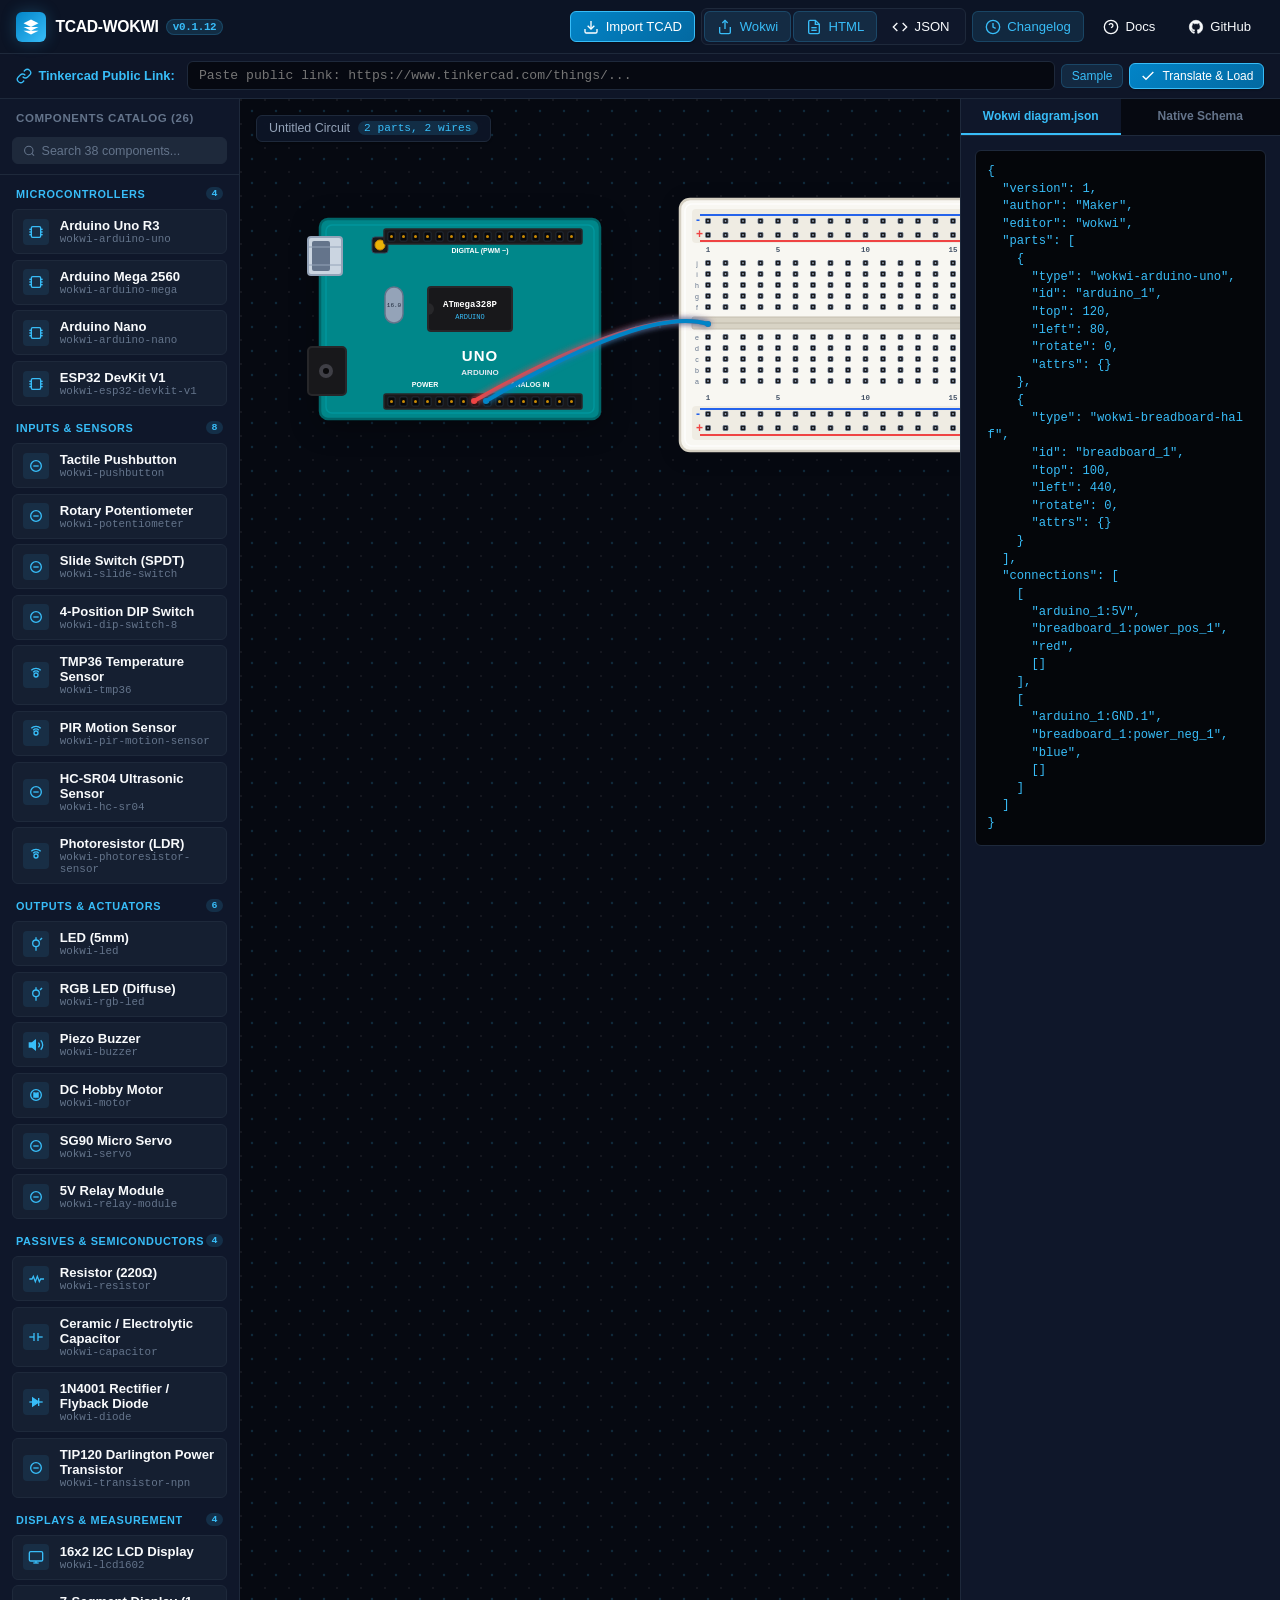
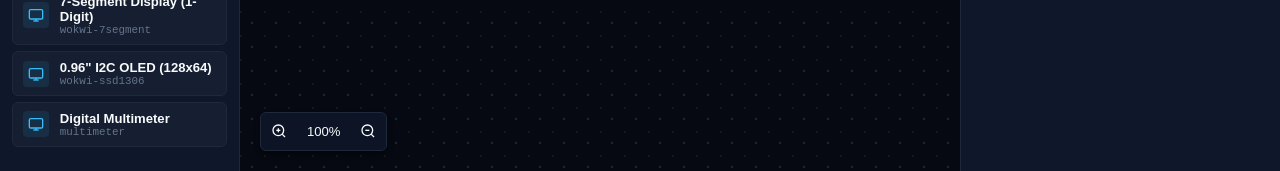
==== commit 6ba113d1: "universal design translation" ====
--- a/index.html
+++ b/index.html
@@ -8,7 +8,7 @@
   <link rel="manifest" href="./manifest.json">
   <link rel="icon" type="image/svg+xml" href="data:image/svg+xml,<svg xmlns='http://www.w3.org/2000/svg' viewBox='0 0 100 100'><rect width='100' height='100' rx='20' fill='%230f172a'/><path d='M25 50h50M50 25v50' stroke='%2338bdf8' stroke-width='10' stroke-linecap='round'/><circle cx='50' cy='50' r='12' fill='%230284c7'/></svg>">
   <title>TCAD-WOKWI-Translator | Visual Circuit Editor & Translator</title>
-  <link rel="stylesheet" href="./css/style.css?v=0.1.11">
+  <link rel="stylesheet" href="./css/style.css?v=0.1.12">
 
 
 
@@ -35,7 +35,7 @@
         </div>
         <h1 class="brand-title">
           <span class="brand-full-name">TCAD-WOKWI</span>
-          <span class="brand-badge">v0.1.11</span>
+          <span class="brand-badge">v0.1.12</span>
         </h1>
       </div>
     </div>
@@ -257,7 +257,17 @@
               Sample
             </button>
           </div>
-          <span class="form-hint">Example: <code>https://www.tinkercad.com/things/7L66saKKSJ4-dld-lab-assignment?sharecode=uN3hDiqfdmBo2YvKn9dDltuocGkzMfPV7UJnA_uWMdk</code></span>
+          <div class="gallery-presets" style="margin-top: 0.5rem; display: flex; flex-wrap: wrap; gap: 0.375rem; align-items: center;">
+            <span style="font-size: 0.75rem; color: var(--text-muted); font-weight: 500;">Quick Presets:</span>
+            <button type="button" class="btn btn-xs btn-sample-chip" data-url="https://www.tinkercad.com/things/7L66saKKSJ4-dld-lab-assignment?sharecode=uN3hDiqfdmBo2YvKn9dDltuocGkzMfPV7UJnA_uWMdk">DLD Logic Lab</button>
+            <button type="button" class="btn btn-xs btn-sample-chip" data-url="https://www.tinkercad.com/things/7muyp3pM98E-lab-04-boolean-algebra-simplification">Lab 04 Boolean</button>
+            <button type="button" class="btn btn-xs btn-sample-chip" data-url="https://www.tinkercad.com/things/123-traffic-light-controller">Traffic Light</button>
+            <button type="button" class="btn btn-xs btn-sample-chip" data-url="https://www.tinkercad.com/things/abc-ultrasonic-radar-distance">Ultrasonic Radar</button>
+            <button type="button" class="btn btn-xs btn-sample-chip" data-url="https://www.tinkercad.com/things/xyz-servo-sweep-controller">Servo Sweep</button>
+            <button type="button" class="btn btn-xs btn-sample-chip" data-url="https://www.tinkercad.com/things/ldr-automatic-night-lamp">LDR Night Light</button>
+            <button type="button" class="btn btn-xs btn-sample-chip" data-url="https://www.tinkercad.com/things/555-astable-multivibrator-timer">555 Timer</button>
+          </div>
+          <span class="form-hint">Paste any public Tinkercad URL (e.g., <code>https://www.tinkercad.com/things/...</code>) or click a gallery preset</span>
         </div>
 
         <details class="advanced-details">
@@ -492,7 +502,7 @@
   <!-- Toast Container -->
   <div id="toast-container" class="toast-container"></div>
 
-  <script type="module" src="./js/app.js?v=0.1.11"></script>
+  <script type="module" src="./js/app.js?v=0.1.12"></script>
 </body>
 </html>
 
--- a/css/style.css
+++ b/css/style.css
@@ -210,6 +210,26 @@
 .btn-sm {
   padding: 0.25rem 0.6rem;
   font-size: 0.75rem;
+}
+
+.btn-xs {
+  padding: 0.18rem 0.45rem;
+  font-size: 0.7rem;
+  border-radius: var(--radius-sm);
+}
+
+.btn-sample-chip {
+  background: var(--bg-surface);
+  border: 1px solid var(--border-subtle);
+  color: var(--text-secondary);
+  cursor: pointer;
+  transition: all var(--transition-fast);
+}
+
+.btn-sample-chip:hover {
+  background: var(--bg-surface-elevated);
+  border-color: var(--accent-sky);
+  color: var(--accent-sky);
 }
 
 /* ==========================================================================
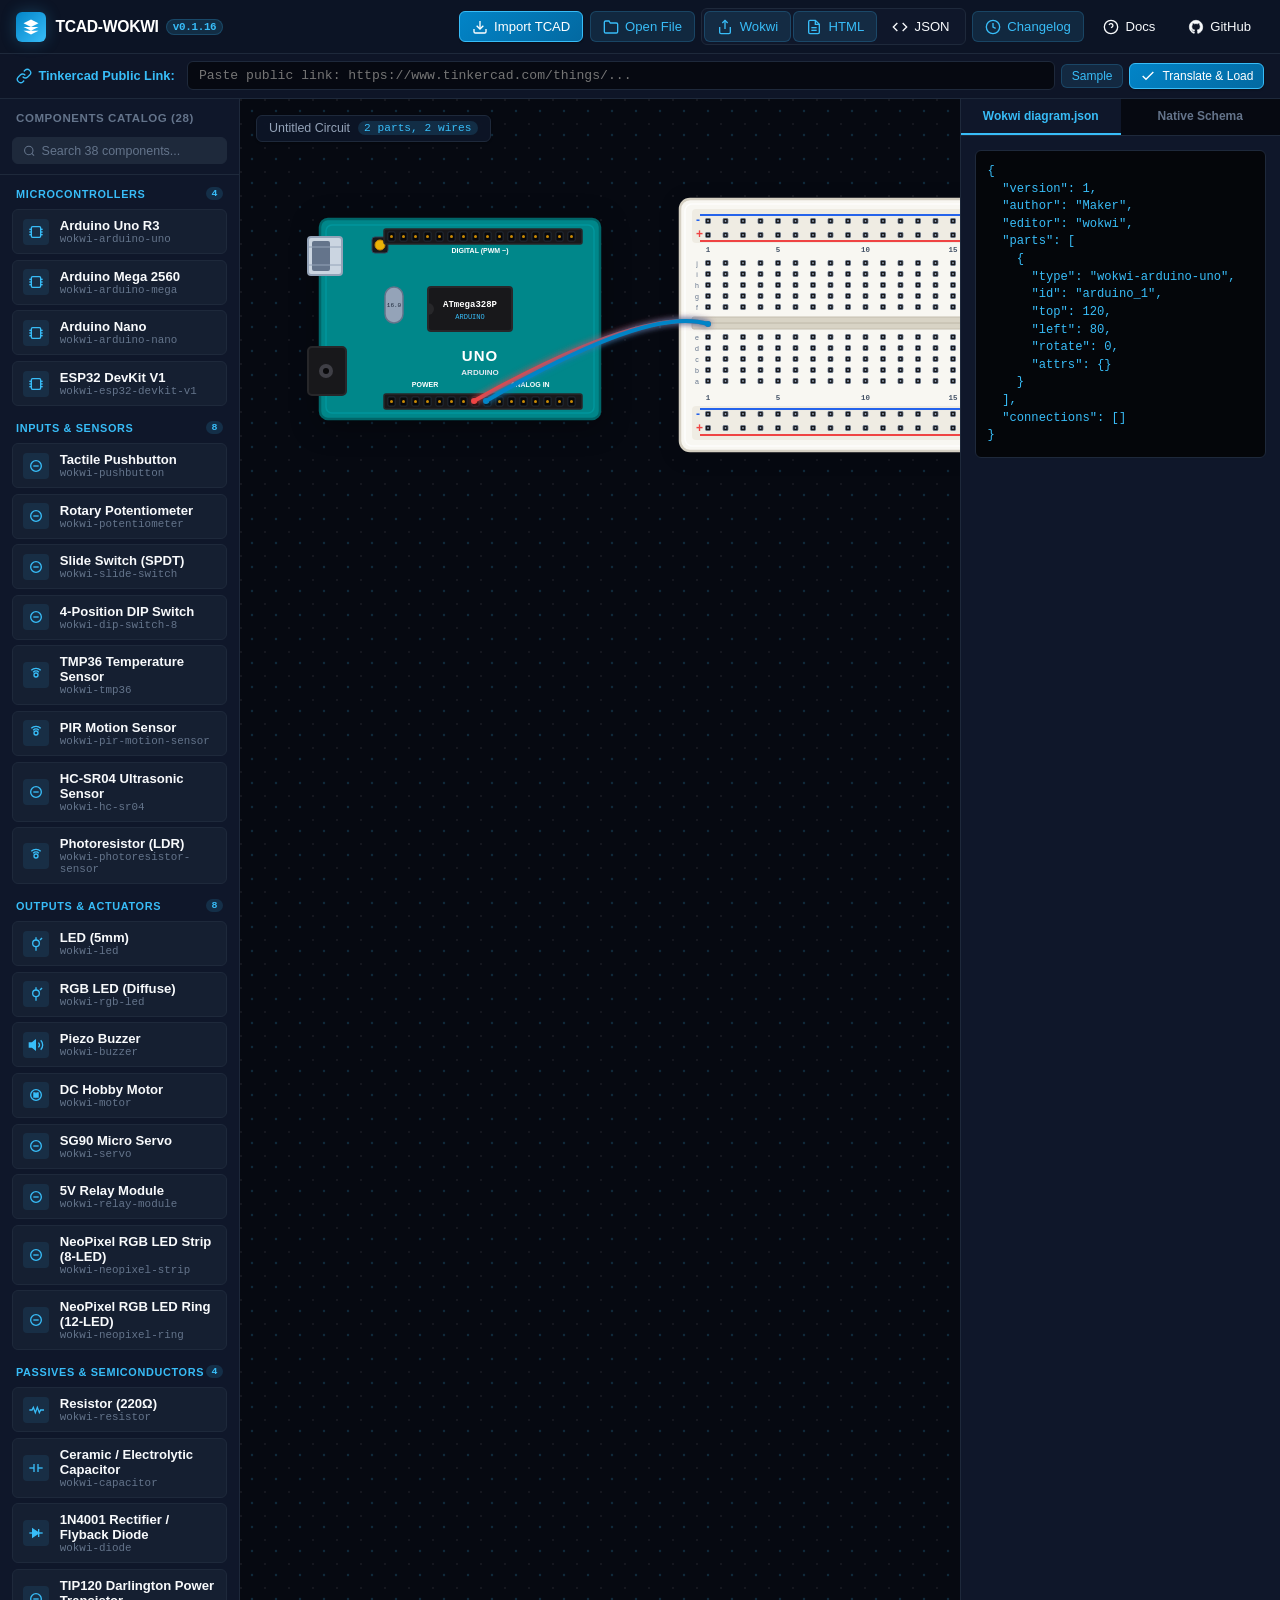
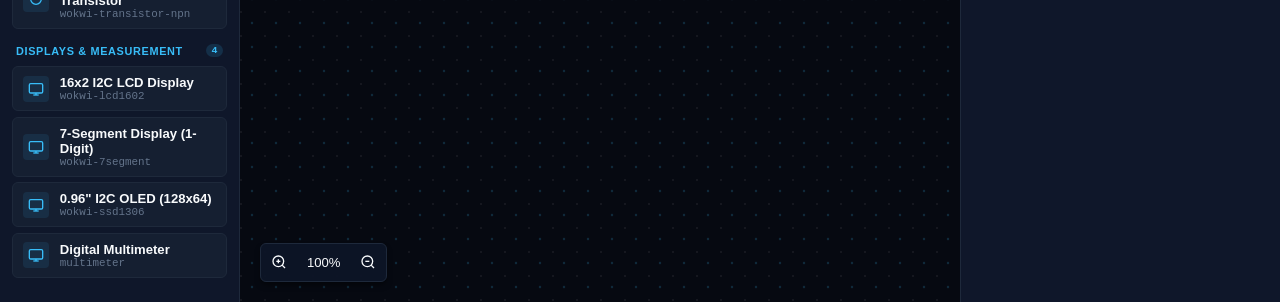
==== commit bf0ca37b: ".brd import" ====
--- a/index.html
+++ b/index.html
@@ -8,7 +8,7 @@
   <link rel="manifest" href="./manifest.json">
   <link rel="icon" type="image/svg+xml" href="data:image/svg+xml,<svg xmlns='http://www.w3.org/2000/svg' viewBox='0 0 100 100'><rect width='100' height='100' rx='20' fill='%230f172a'/><path d='M25 50h50M50 25v50' stroke='%2338bdf8' stroke-width='10' stroke-linecap='round'/><circle cx='50' cy='50' r='12' fill='%230284c7'/></svg>">
   <title>TCAD-WOKWI-Translator | Visual Circuit Editor & Translator</title>
-  <link rel="stylesheet" href="./css/style.css?v=0.1.12">
+  <link rel="stylesheet" href="./css/style.css?v=0.1.16" />
 
 
 
@@ -35,7 +35,7 @@
         </div>
         <h1 class="brand-title">
           <span class="brand-full-name">TCAD-WOKWI</span>
-          <span class="brand-badge">v0.1.12</span>
+          <span class="brand-badge">v0.1.16</span>
         </h1>
       </div>
     </div>
@@ -51,6 +51,15 @@
         </svg>
         <span class="btn-text">Import TCAD</span>
       </button>
+
+      <!-- Open Local Circuit / diagram.json / EAGLE .brd File -->
+      <button id="btn-open-file" class="btn btn-accent" title="Open local diagram.json, circuit.json, or EAGLE .brd file">
+        <svg viewBox="0 0 24 24" fill="none" stroke-width="2">
+          <path d="M22 19a2 2 0 0 1-2 2H4a2 2 0 0 1-2-2V5a2 2 0 0 1 2-2h5l2 3h9a2 2 0 0 1 2 2z"/>
+        </svg>
+        <span class="btn-text">Open File</span>
+      </button>
+      <input type="file" id="file-input-circuit" accept=".json,.brd,.xml" style="display: none;" />
 
       <div class="btn-group">
         <button id="btn-export-wokwi" class="btn btn-accent" title="Export Wokwi diagram.json">
@@ -271,9 +280,18 @@
         </div>
 
         <details class="advanced-details">
-          <summary class="details-summary">Or paste raw circuit JSON payload</summary>
-          <div class="form-group" style="margin-top: 0.75rem;">
-            <textarea id="tcad-json-input" class="form-textarea" rows="4" placeholder='{"components": [...], "connections": [...]}'></textarea>
+          <summary class="details-summary">Or choose a file or paste raw circuit JSON / EAGLE .brd XML</summary>
+          <div class="form-group" style="margin-top: 0.75rem; display: flex; flex-direction: column; gap: 0.625rem;">
+            <div style="display: flex; gap: 0.5rem; align-items: center; flex-wrap: wrap;">
+              <button type="button" id="btn-modal-choose-file" class="btn btn-sm btn-accent" title="Select a local diagram.json, circuit.json, or EAGLE .brd file">
+                <svg viewBox="0 0 24 24" width="14" height="14" fill="none" stroke="currentColor" stroke-width="2">
+                  <path d="M22 19a2 2 0 0 1-2 2H4a2 2 0 0 1-2-2V5a2 2 0 0 1 2-2h5l2 3h9a2 2 0 0 1 2 2z"/>
+                </svg>
+                Choose Local File (.json, .brd, .xml)...
+              </button>
+              <span id="modal-chosen-file-label" style="font-size: 0.75rem; color: var(--text-muted);">diagram.json, circuit.json, circuit.brd</span>
+            </div>
+            <textarea id="tcad-json-input" class="form-textarea" rows="4" placeholder='{"parts": [...], "connections": [...]} or <eagle><drawing><board>...'></textarea>
           </div>
         </details>
 
@@ -418,6 +436,15 @@
           <span class="fab-item-label">Import TCAD</span>
         </button>
 
+        <button id="fab-open-file" class="mobile-fab-item item-accent" data-action="open-file" title="Open local circuit file">
+          <div class="fab-item-icon">
+            <svg viewBox="0 0 24 24" fill="none" stroke-width="2">
+              <path d="M22 19a2 2 0 0 1-2 2H4a2 2 0 0 1-2-2V5a2 2 0 0 1 2-2h5l2 3h9a2 2 0 0 1 2 2z"/>
+            </svg>
+          </div>
+          <span class="fab-item-label">Open File</span>
+        </button>
+
         <button class="mobile-fab-item item-accent" data-action="export-wokwi">
           <div class="fab-item-icon">
             <svg viewBox="0 0 24 24" fill="none" stroke-width="2">
@@ -502,7 +529,7 @@
   <!-- Toast Container -->
   <div id="toast-container" class="toast-container"></div>
 
-  <script type="module" src="./js/app.js?v=0.1.12"></script>
+  <script type="module" src="./js/app.js?v=0.1.16"></script>
 </body>
 </html>
 
--- a/css/style.css
+++ b/css/style.css
@@ -458,6 +458,12 @@
   -webkit-touch-callout: none;
   user-select: none;
   -webkit-user-select: none;
+}
+
+.canvas-viewport.drag-over {
+  outline: 3px dashed var(--accent-sky);
+  outline-offset: -12px;
+  background-color: rgba(56, 189, 248, 0.08);
 }
 
 .canvas-svg {
